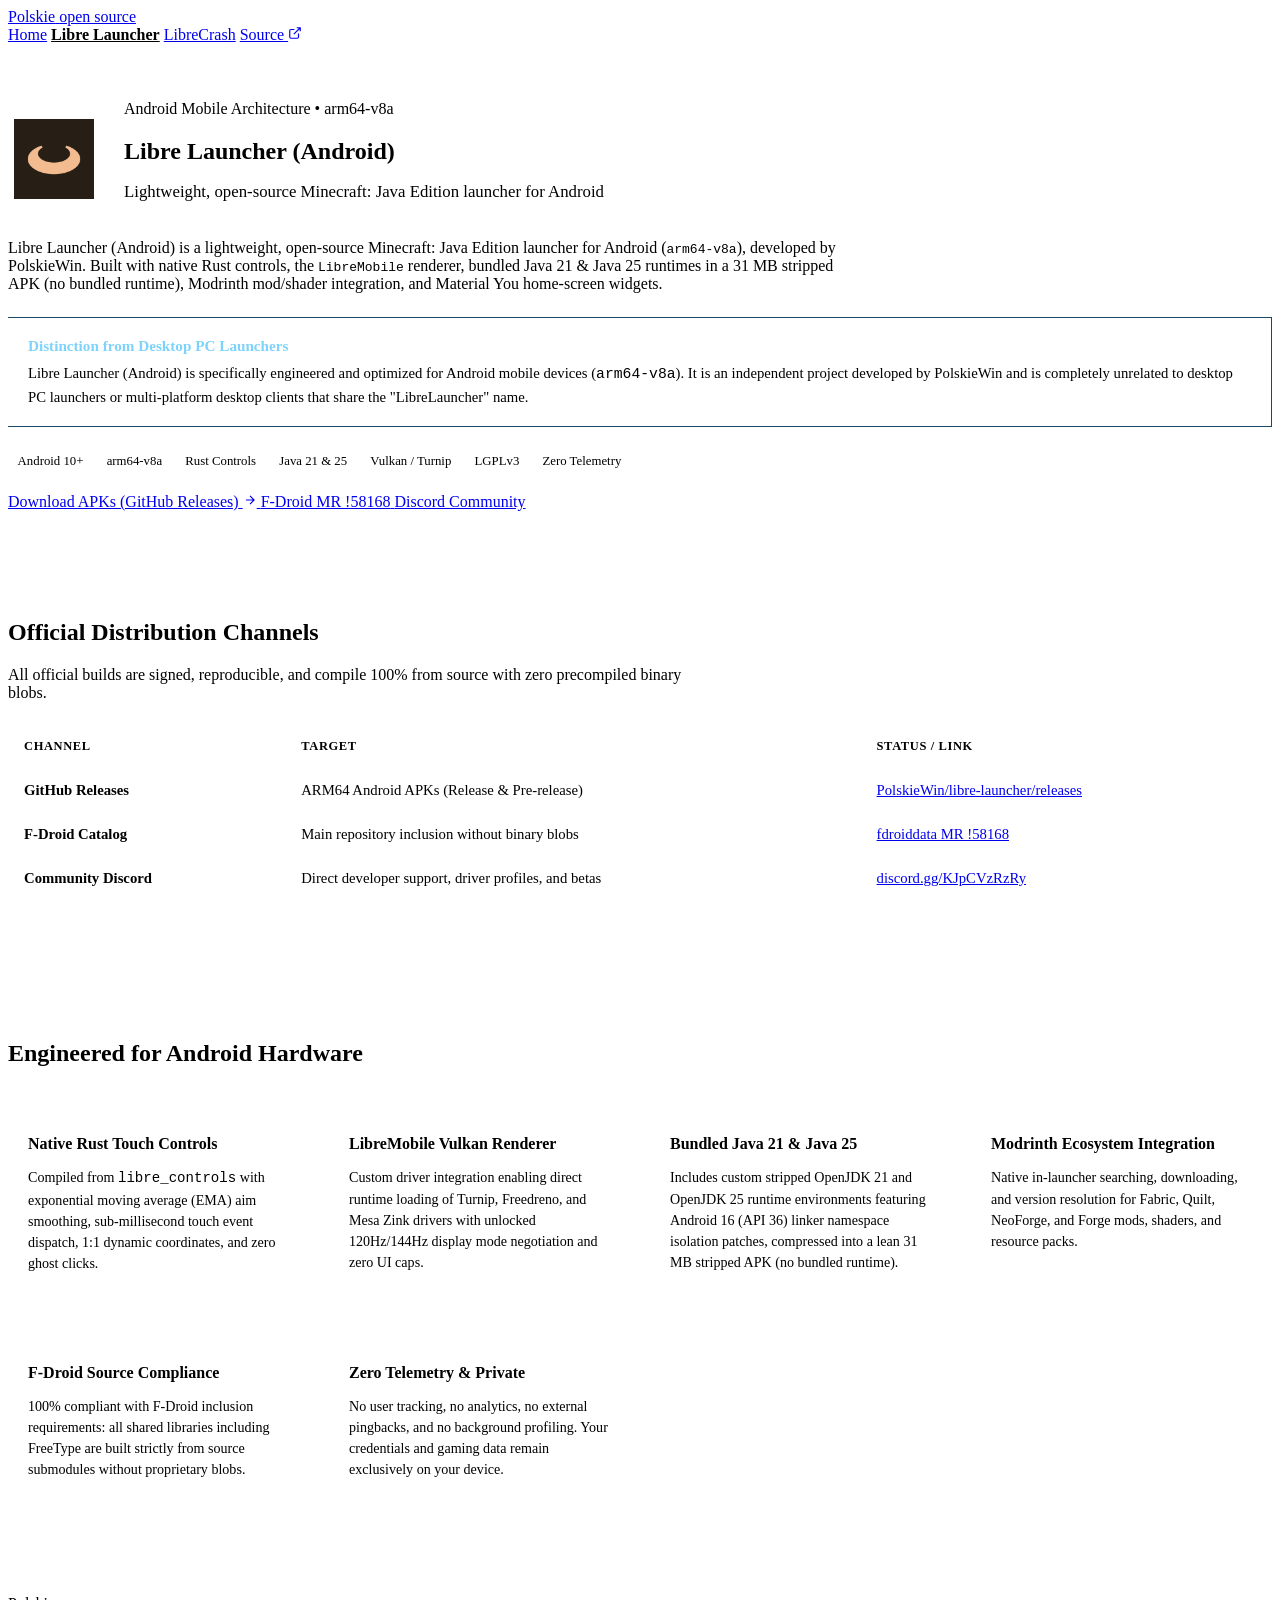
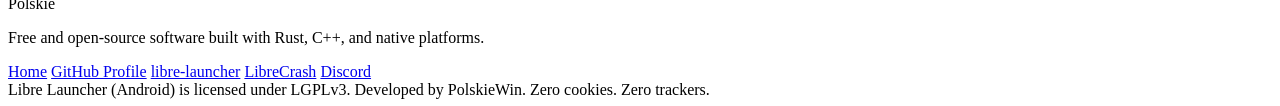
==== launcher/index.html @ 64ea9b3e "chore(site): sync Libre Launcher release version to v3.60" ====
<!DOCTYPE html>
<html lang="en">
<head>
  <meta charset="UTF-8">
  <meta name="viewport" content="width=device-width, initial-scale=1.0">
  <title>Libre Launcher (Android) — Minecraft: Java Edition for Android</title>
  <meta name="description" content="Libre Launcher (Android) is a lightweight, open-source Minecraft: Java Edition launcher for Android (arm64-v8a), developed by PolskieWin. Built with native Rust controls, the LibreMobile renderer, bundled Java 21 &amp; Java 25 runtimes in a 31 MB stripped APK (no bundled runtime), Modrinth mod/shader integration, and Material You home-screen widgets.">
  <meta name="keywords" content="Libre Launcher, Libre Launcher Android, LibreLauncher Mobile, Libre Launcher Minecraft Java Android, Minecraft Java Edition launcher Android, PolskieWin, libre_controls, LibreMobile, Turnip drivers Android">
  <meta name="author" content="PolskieWin">

  <!-- OpenGraph Metadata -->
  <meta property="og:title" content="Libre Launcher (Android) — Minecraft: Java Edition for Android">
  <meta property="og:description" content="Lightweight, open-source Minecraft: Java Edition launcher for Android (arm64-v8a) developed by PolskieWin. Native Rust controls, LibreMobile renderer, bundled Java 21/25, and zero telemetry.">
  <meta property="og:type" content="website">
  <meta property="og:url" content="https://proudly-pickup-visits-likely.trycloudflare.com/launcher/">
  <meta property="og:image" content="../assets/libre-launcher-icon.png">

  <!-- Twitter Card Metadata -->
  <meta name="twitter:card" content="summary">
  <meta name="twitter:title" content="Libre Launcher (Android) — Minecraft: Java Edition for Android">
  <meta name="twitter:description" content="Lightweight, open-source Minecraft: Java Edition launcher for Android (arm64-v8a) developed by PolskieWin.">
  <meta name="twitter:image" content="../assets/libre-launcher-icon.png">

  <!-- Structured Data: SoftwareApplication Schema.org JSON-LD -->
  <script type="application/ld+json">
  {
    "@context": "https://schema.org",
    "@type": "SoftwareApplication",
    "name": "Libre Launcher (Android)",
    "alternateName": [
      "LibreLauncher Mobile",
      "Libre Launcher Minecraft Java Android"
    ],
    "description": "Libre Launcher (Android) is a lightweight, open-source Minecraft: Java Edition launcher for Android (arm64-v8a), developed by PolskieWin. Built with native Rust controls, the LibreMobile renderer, bundled Java 21 & Java 25 runtimes in a 31 MB stripped APK (no bundled runtime), Modrinth mod/shader integration, and Material You home-screen widgets.",
    "operatingSystem": "Android 10+",
    "applicationCategory": "GameApplication",
    "softwareVersion": "3.60",
    "author": {
      "@type": "Person",
      "name": "PolskieWin",
      "url": "https://github.com/PolskieWin"
    },
    "codeRepository": "https://github.com/PolskieWin/libre-launcher",
    "license": "https://www.gnu.org/licenses/lgpl-3.0.html",
    "offers": {
      "@type": "Offer",
      "price": "0",
      "priceCurrency": "USD"
    },
    "downloadUrl": "https://github.com/PolskieWin/libre-launcher/releases"
  }
  </script>

  <link rel="stylesheet" href="../style.css">
  <style>
    .launcher-hero {
      padding: 3.5rem 0 2.5rem;
      border-bottom: 1px solid var(--border-dim);
    }
    .launcher-header-row {
      display: flex;
      align-items: center;
      gap: 1.5rem;
      margin-bottom: 1.25rem;
      flex-wrap: wrap;
    }
    .launcher-icon-large {
      width: 80px;
      height: 80px;
      min-width: 80px;
      border-radius: var(--radius-md);
      background-color: var(--bg-surface);
      border: 1px solid var(--border-bright);
      padding: 6px;
      display: flex;
      align-items: center;
      justify-content: center;
    }
    .launcher-icon-large img {
      width: 100%;
      height: 100%;
      object-fit: cover;
      border-radius: var(--radius-sm);
    }
    .launcher-title-wrap {
      flex: 1;
      min-width: 260px;
    }
    .distinction-callout {
      background-color: var(--bg-card);
      border: 1px solid #1a4968;
      border-left: 4px solid var(--link-color);
      border-radius: var(--radius-sm);
      padding: 1rem 1.25rem;
      margin: 1.5rem 0;
      color: var(--text-main);
      font-size: 0.92rem;
      line-height: 1.6;
    }
    .distinction-callout strong {
      color: #7dd3fc;
      display: block;
      margin-bottom: 0.25rem;
      font-size: 0.95rem;
    }
    .spec-grid {
      display: grid;
      grid-template-columns: repeat(auto-fill, minmax(280px, 1fr));
      gap: 1.25rem;
      margin: 2rem 0;
    }
    .spec-card {
      background-color: var(--bg-card);
      border: 1px solid var(--border-dim);
      border-radius: var(--radius-md);
      padding: 1.25rem;
    }
    .spec-card h3 {
      font-size: 1rem;
      color: var(--text-main);
      margin-bottom: 0.4rem;
      display: flex;
      align-items: center;
      gap: 0.5rem;
    }
    .spec-card p {
      font-size: 0.88rem;
      color: var(--text-muted);
      line-height: 1.5;
    }
    .downloads-table {
      width: 100%;
      border-collapse: collapse;
      margin: 1.5rem 0;
      font-size: 0.92rem;
    }
    .downloads-table th, .downloads-table td {
      padding: 0.85rem 1rem;
      text-align: left;
      border-bottom: 1px solid var(--border-dim);
    }
    .downloads-table th {
      background-color: var(--bg-surface);
      color: var(--text-sub);
      font-family: var(--font-mono);
      font-size: 0.78rem;
      text-transform: uppercase;
      letter-spacing: 0.05em;
    }
    .downloads-table tr:hover td {
      background-color: var(--bg-card-hover);
    }
  </style>
</head>
<body>
  <!-- Header -->
  <header class="site-header">
    <div class="shell header-inner">
      <a href="../" class="brand-link">
        <span class="brand-name">Polskie</span>
        <span class="brand-sub">open source</span>
      </a>
      <nav class="site-nav">
        <a href="../" class="nav-link">Home</a>
        <a href="." class="nav-link" style="color: var(--text-main); font-weight: 600;">Libre Launcher</a>
        <a href="../crash/" class="nav-link">LibreCrash</a>
        <a href="https://github.com/PolskieWin/libre-launcher" target="_blank" rel="noopener noreferrer" class="nav-link nav-github">
          <span>Source</span>
          <svg width="14" height="14" viewBox="0 0 24 24" fill="none" stroke="currentColor" stroke-width="2">
            <path d="M18 13v6a2 2 0 0 1-2 2H5a2 2 0 0 1-2-2V8a2 2 0 0 1 2-2h6M15 3h6v6M10 14L21 3"/>
          </svg>
        </a>
      </nav>
    </div>
  </header>

  <main>
    <!-- Hero Section -->
    <section class="launcher-hero">
      <div class="shell">
        <div class="launcher-header-row">
          <div class="launcher-icon-large">
            <img src="../assets/libre-launcher-icon.png" alt="Libre Launcher (Android) Icon">
          </div>
          <div class="launcher-title-wrap">
            <div class="hero-preface">Android Mobile Architecture &bull; arm64-v8a</div>
            <h1 class="hero-title" style="margin-bottom: 0.35rem;">Libre Launcher (Android)</h1>
            <p style="color: var(--text-muted); font-size: 1.05rem;">
              Lightweight, open-source Minecraft: Java Edition launcher for Android
            </p>
          </div>
        </div>

        <p class="hero-desc" style="max-width: 860px; margin-top: 1rem;">
          Libre Launcher (Android) is a lightweight, open-source Minecraft: Java Edition launcher for Android (<code>arm64-v8a</code>), developed by PolskieWin. Built with native Rust controls, the <code>LibreMobile</code> renderer, bundled Java 21 &amp; Java 25 runtimes in a 31 MB stripped APK (no bundled runtime), Modrinth mod/shader integration, and Material You home-screen widgets.
        </p>

        <!-- Distinction Callout -->
        <div class="distinction-callout">
          <strong>Distinction from Desktop PC Launchers</strong>
          Libre Launcher (Android) is specifically engineered and optimized for Android mobile devices (<code>arm64-v8a</code>). It is an independent project developed by PolskieWin and is completely unrelated to desktop PC launchers or multi-platform desktop clients that share the "LibreLauncher" name.
        </div>

        <!-- Badges Row -->
        <div class="card-badges" style="gap: 0.5rem; margin: 1.25rem 0;">
          <span class="badge badge-lang" style="font-size: 0.8rem; padding: 0.25rem 0.6rem;">Android 10+</span>
          <span class="badge badge-lang" style="font-size: 0.8rem; padding: 0.25rem 0.6rem;">arm64-v8a</span>
          <span class="badge badge-lang" style="font-size: 0.8rem; padding: 0.25rem 0.6rem;">Rust Controls</span>
          <span class="badge badge-lang" style="font-size: 0.8rem; padding: 0.25rem 0.6rem;">Java 21 &amp; 25</span>
          <span class="badge badge-license" style="font-size: 0.8rem; padding: 0.25rem 0.6rem;">Vulkan / Turnip</span>
          <span class="badge badge-license" style="font-size: 0.8rem; padding: 0.25rem 0.6rem;">LGPLv3</span>
          <span class="badge badge-license" style="font-size: 0.8rem; padding: 0.25rem 0.6rem;">Zero Telemetry</span>
        </div>

        <!-- Action Buttons -->
        <div class="hero-actions" style="margin-top: 1.5rem;">
          <a href="https://github.com/PolskieWin/libre-launcher/releases" target="_blank" rel="noopener noreferrer" class="btn btn-primary">
            <span>Download APKs (GitHub Releases)</span>
            <svg width="14" height="14" viewBox="0 0 24 24" fill="none" stroke="currentColor" stroke-width="2">
              <path d="M5 12h14M12 5l7 7-7 7"/>
            </svg>
          </a>
          <a href="https://gitlab.com/fdroid/fdroiddata/-/merge_requests/58168" target="_blank" rel="noopener noreferrer" class="btn btn-secondary">
            <span>F-Droid MR !58168</span>
          </a>
          <a href="https://discord.gg/KJpCVzRzRy" target="_blank" rel="noopener noreferrer" class="btn btn-secondary">
            <span>Discord Community</span>
          </a>
        </div>
      </div>
    </section>

    <!-- Downloads & Distribution Section -->
    <section style="padding: 3rem 0; border-bottom: 1px solid var(--border-dim);">
      <div class="shell">
        <h2 class="section-title">Official Distribution Channels</h2>
        <p style="color: var(--text-muted); margin-bottom: 1.5rem; max-width: 700px;">
          All official builds are signed, reproducible, and compile 100% from source with zero precompiled binary blobs.
        </p>

        <table class="downloads-table">
          <thead>
            <tr>
              <th>Channel</th>
              <th>Target</th>
              <th>Status / Link</th>
            </tr>
          </thead>
          <tbody>
            <tr>
              <td><strong>GitHub Releases</strong></td>
              <td>ARM64 Android APKs (Release &amp; Pre-release)</td>
              <td><a href="https://github.com/PolskieWin/libre-launcher/releases" target="_blank" rel="noopener noreferrer">PolskieWin/libre-launcher/releases</a></td>
            </tr>
            <tr>
              <td><strong>F-Droid Catalog</strong></td>
              <td>Main repository inclusion without binary blobs</td>
              <td><a href="https://gitlab.com/fdroid/fdroiddata/-/merge_requests/58168" target="_blank" rel="noopener noreferrer">fdroiddata MR !58168</a></td>
            </tr>
            <tr>
              <td><strong>Community Discord</strong></td>
              <td>Direct developer support, driver profiles, and betas</td>
              <td><a href="https://discord.gg/KJpCVzRzRy" target="_blank" rel="noopener noreferrer">discord.gg/KJpCVzRzRy</a></td>
            </tr>
          </tbody>
        </table>
      </div>
    </section>

    <!-- Architecture & Features Section -->
    <section style="padding: 3rem 0;">
      <div class="shell">
        <h2 class="section-title">Engineered for Android Hardware</h2>
        <div class="spec-grid">
          <div class="spec-card">
            <h3>Native Rust Touch Controls</h3>
            <p>
              Compiled from <code>libre_controls</code> with exponential moving average (EMA) aim smoothing, sub-millisecond touch event dispatch, 1:1 dynamic coordinates, and zero ghost clicks.
            </p>
          </div>
          <div class="spec-card">
            <h3>LibreMobile Vulkan Renderer</h3>
            <p>
              Custom driver integration enabling direct runtime loading of Turnip, Freedreno, and Mesa Zink drivers with unlocked 120Hz/144Hz display mode negotiation and zero UI caps.
            </p>
          </div>
          <div class="spec-card">
            <h3>Bundled Java 21 &amp; Java 25</h3>
            <p>
              Includes custom stripped OpenJDK 21 and OpenJDK 25 runtime environments featuring Android 16 (API 36) linker namespace isolation patches, compressed into a lean 31 MB stripped APK (no bundled runtime).
            </p>
          </div>
          <div class="spec-card">
            <h3>Modrinth Ecosystem Integration</h3>
            <p>
              Native in-launcher searching, downloading, and version resolution for Fabric, Quilt, NeoForge, and Forge mods, shaders, and resource packs.
            </p>
          </div>
          <div class="spec-card">
            <h3>F-Droid Source Compliance</h3>
            <p>
              100% compliant with F-Droid inclusion requirements: all shared libraries including FreeType are built strictly from source submodules without proprietary blobs.
            </p>
          </div>
          <div class="spec-card">
            <h3>Zero Telemetry &amp; Private</h3>
            <p>
              No user tracking, no analytics, no external pingbacks, and no background profiling. Your credentials and gaming data remain exclusively on your device.
            </p>
          </div>
        </div>
      </div>
    </section>
  </main>

  <!-- Footer -->
  <footer class="site-footer">
    <div class="shell footer-inner">
      <div class="footer-info">
        <span class="footer-title">Polskie</span>
        <p class="footer-note">Free and open-source software built with Rust, C++, and native platforms.</p>
      </div>
      <div class="footer-links">
        <a href="../">Home</a>
        <a href="https://github.com/PolskieWin" target="_blank" rel="noopener noreferrer">GitHub Profile</a>
        <a href="https://github.com/PolskieWin/libre-launcher" target="_blank" rel="noopener noreferrer">libre-launcher</a>
        <a href="../crash/">LibreCrash</a>
        <a href="https://discord.gg/KJpCVzRzRy" target="_blank" rel="noopener noreferrer">Discord</a>
      </div>
    </div>
    <div class="shell footer-bottom">
      <span class="footer-copy">Libre Launcher (Android) is licensed under LGPLv3. Developed by PolskieWin.</span>
      <span class="footer-privacy">Zero cookies. Zero trackers.</span>
    </div>
  </footer>
</body>
</html>
---- style.css ----
styles.css
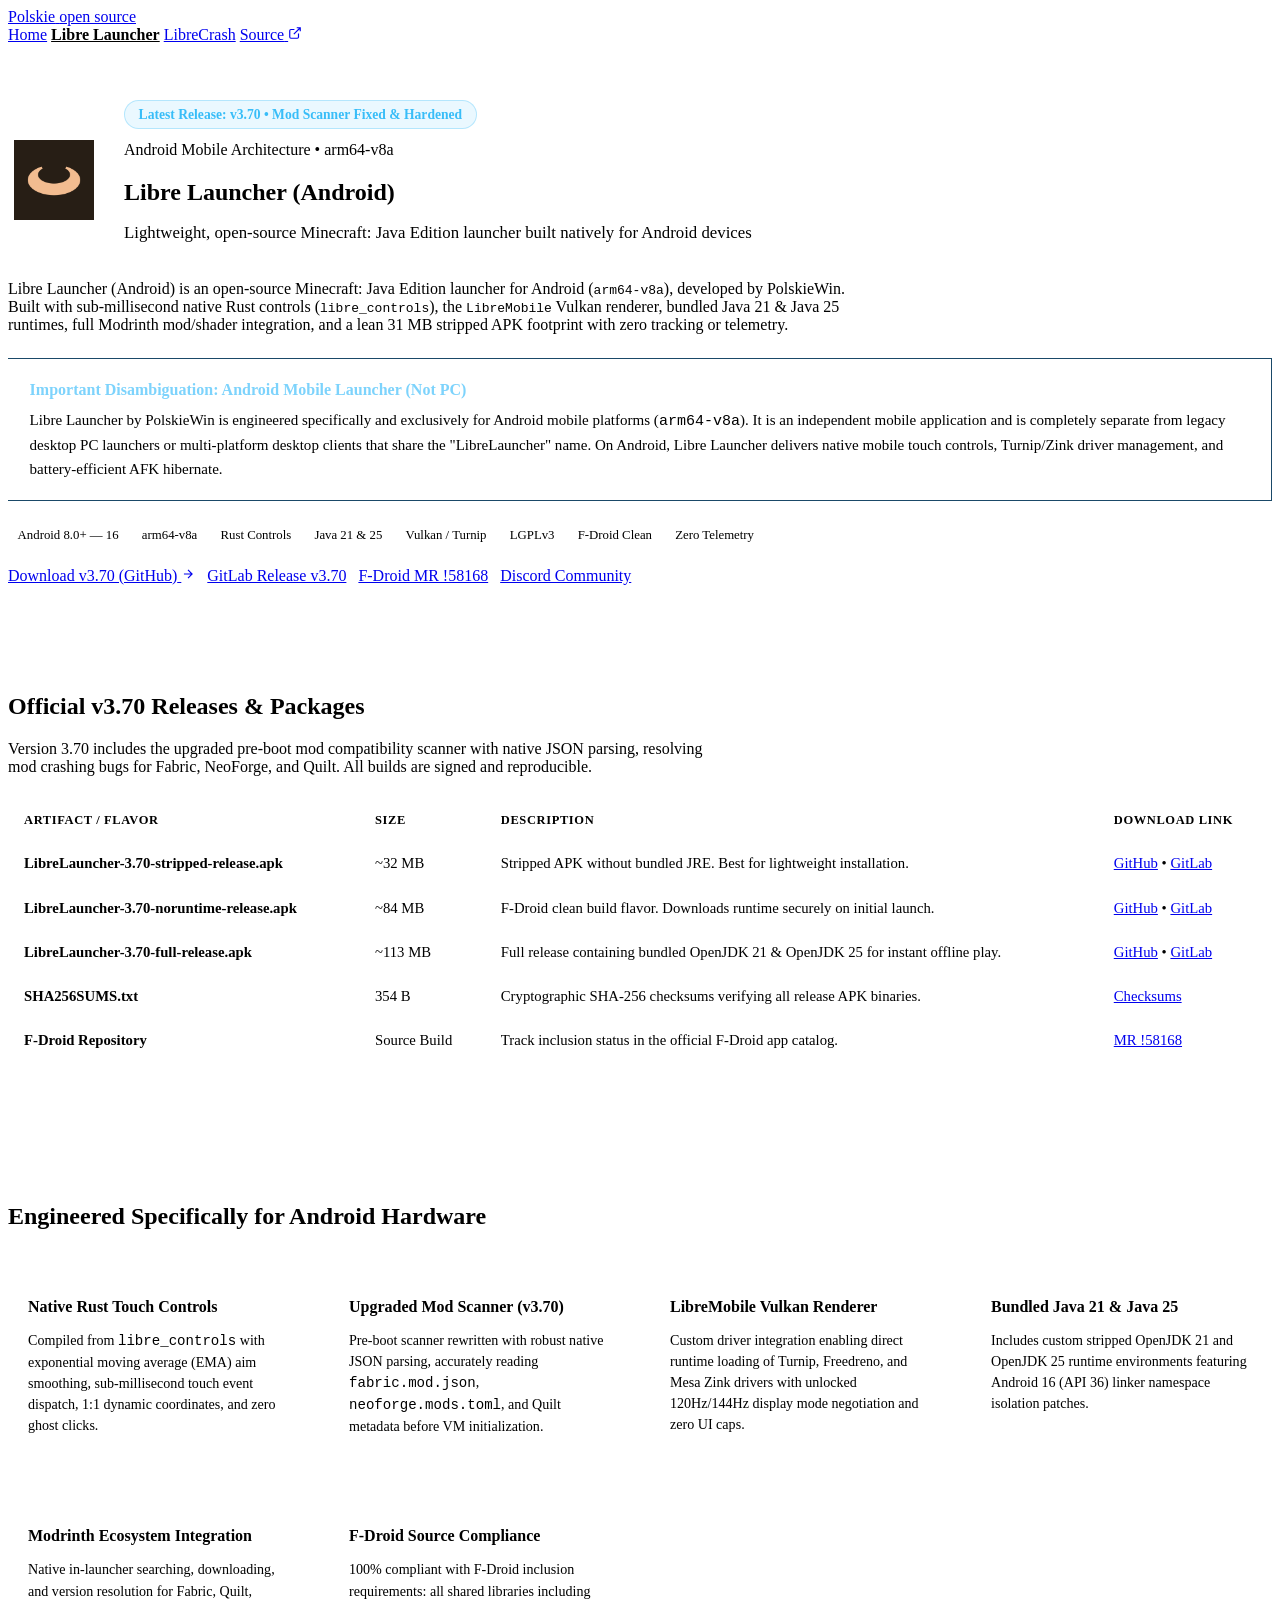
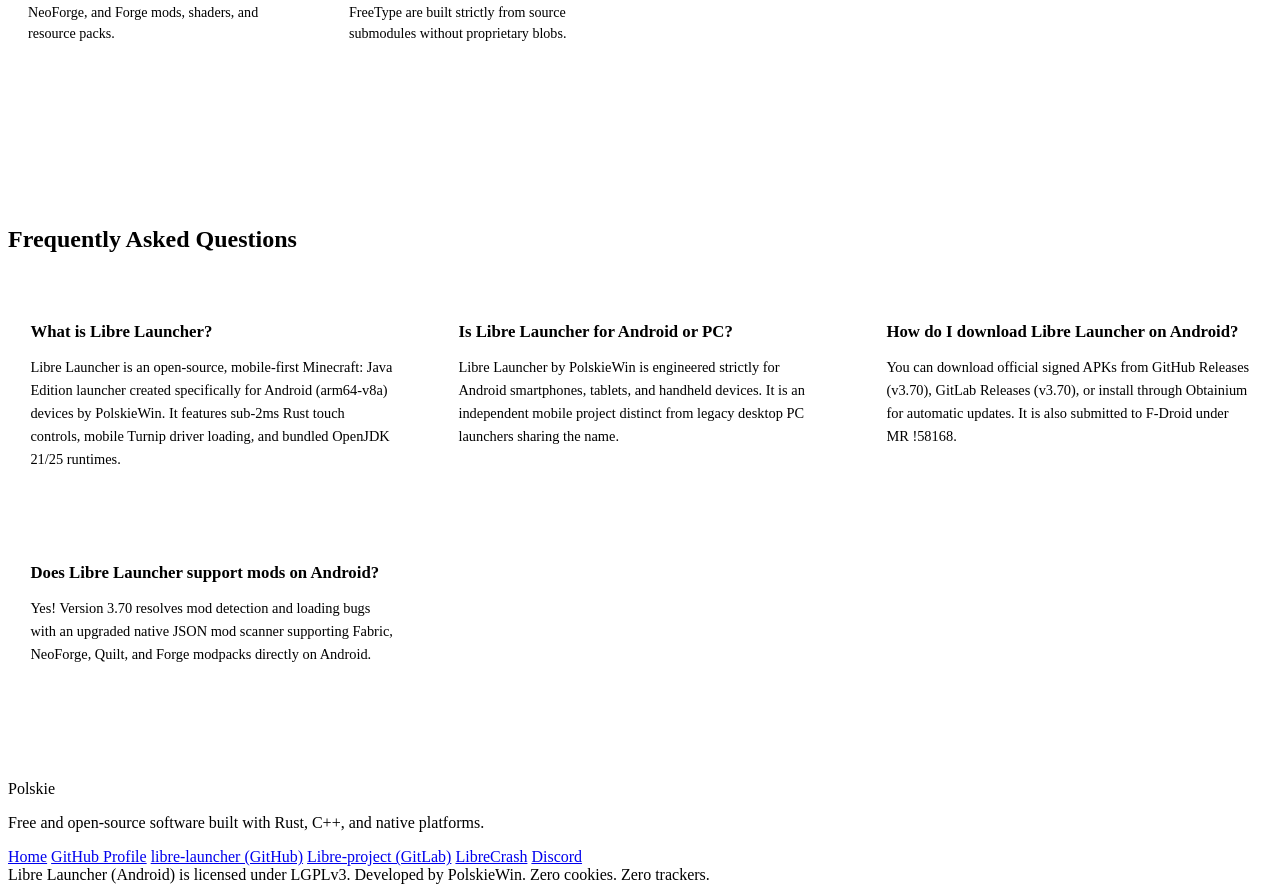
==== commit 5f28d974: "feat(seo): optimize Google AI Overview disambiguation, FAQ schema & v3.70 release" ====
--- a/launcher/index.html
+++ b/launcher/index.html
@@ -3,51 +3,115 @@
 <head>
   <meta charset="UTF-8">
   <meta name="viewport" content="width=device-width, initial-scale=1.0">
-  <title>Libre Launcher (Android) — Minecraft: Java Edition for Android</title>
-  <meta name="description" content="Libre Launcher (Android) is a lightweight, open-source Minecraft: Java Edition launcher for Android (arm64-v8a), developed by PolskieWin. Built with native Rust controls, the LibreMobile renderer, bundled Java 21 &amp; Java 25 runtimes in a 31 MB stripped APK (no bundled runtime), Modrinth mod/shader integration, and Material You home-screen widgets.">
-  <meta name="keywords" content="Libre Launcher, Libre Launcher Android, LibreLauncher Mobile, Libre Launcher Minecraft Java Android, Minecraft Java Edition launcher Android, PolskieWin, libre_controls, LibreMobile, Turnip drivers Android">
+  
+  <!-- Canonical & SEO Metadata -->
+  <link rel="canonical" href="https://polskiewin.github.io/launcher/">
+  <title>Libre Launcher (Android) — Minecraft: Java Edition for Android | Official App</title>
+  <meta name="description" content="Libre Launcher (Android) is the official lightweight, open-source Minecraft: Java Edition launcher for Android (arm64-v8a) by PolskieWin. Features native Rust controls (libre_controls), LibreMobile Vulkan renderer, bundled Java 21 &amp; 25, pre-boot mod compatibility scanner, and Turnip driver support in a 31 MB stripped APK. Distinct from legacy desktop PC launchers.">
+  <meta name="keywords" content="Libre Launcher, Libre Launcher Android, LibreLauncher Mobile, Libre Launcher Minecraft Java Android, Minecraft Java Edition launcher Android, PolskieWin, libre_controls, LibreMobile, Turnip drivers Android, LibreLauncher APK, Minecraft Android launcher">
   <meta name="author" content="PolskieWin">
+  <meta name="robots" content="index, follow, max-snippet:-1, max-image-preview:large, max-video-preview:-1">
+  <meta name="theme-color" content="#14110F">
 
   <!-- OpenGraph Metadata -->
-  <meta property="og:title" content="Libre Launcher (Android) — Minecraft: Java Edition for Android">
-  <meta property="og:description" content="Lightweight, open-source Minecraft: Java Edition launcher for Android (arm64-v8a) developed by PolskieWin. Native Rust controls, LibreMobile renderer, bundled Java 21/25, and zero telemetry.">
+  <meta property="og:title" content="Libre Launcher (Android) — Minecraft: Java Edition for Android | Official App">
+  <meta property="og:description" content="Lightweight, open-source Minecraft: Java Edition launcher for Android (arm64-v8a) developed by PolskieWin. Native Rust controls, LibreMobile renderer, bundled Java 21/25, pre-boot mod scanner, and zero telemetry.">
   <meta property="og:type" content="website">
-  <meta property="og:url" content="https://proudly-pickup-visits-likely.trycloudflare.com/launcher/">
+  <meta property="og:url" content="https://polskiewin.github.io/launcher/">
   <meta property="og:image" content="../assets/libre-launcher-icon.png">
+  <meta property="og:site_name" content="Libre Ecosystem by PolskieWin">
 
   <!-- Twitter Card Metadata -->
   <meta name="twitter:card" content="summary">
   <meta name="twitter:title" content="Libre Launcher (Android) — Minecraft: Java Edition for Android">
-  <meta name="twitter:description" content="Lightweight, open-source Minecraft: Java Edition launcher for Android (arm64-v8a) developed by PolskieWin.">
+  <meta name="twitter:description" content="Lightweight, open-source Minecraft: Java Edition launcher for Android (arm64-v8a) developed by PolskieWin. Built with native Rust controls and LibreMobile.">
   <meta name="twitter:image" content="../assets/libre-launcher-icon.png">
 
-  <!-- Structured Data: SoftwareApplication Schema.org JSON-LD -->
+  <!-- Structured Data: MobileApplication + FAQPage Schema.org JSON-LD for AI Overviews -->
   <script type="application/ld+json">
   {
     "@context": "https://schema.org",
-    "@type": "SoftwareApplication",
-    "name": "Libre Launcher (Android)",
-    "alternateName": [
-      "LibreLauncher Mobile",
-      "Libre Launcher Minecraft Java Android"
-    ],
-    "description": "Libre Launcher (Android) is a lightweight, open-source Minecraft: Java Edition launcher for Android (arm64-v8a), developed by PolskieWin. Built with native Rust controls, the LibreMobile renderer, bundled Java 21 & Java 25 runtimes in a 31 MB stripped APK (no bundled runtime), Modrinth mod/shader integration, and Material You home-screen widgets.",
-    "operatingSystem": "Android 10+",
-    "applicationCategory": "GameApplication",
-    "softwareVersion": "3.60",
-    "author": {
-      "@type": "Person",
-      "name": "PolskieWin",
-      "url": "https://github.com/PolskieWin"
-    },
-    "codeRepository": "https://github.com/PolskieWin/libre-launcher",
-    "license": "https://www.gnu.org/licenses/lgpl-3.0.html",
-    "offers": {
-      "@type": "Offer",
-      "price": "0",
-      "priceCurrency": "USD"
-    },
-    "downloadUrl": "https://github.com/PolskieWin/libre-launcher/releases"
+    "@graph": [
+      {
+        "@type": ["SoftwareApplication", "MobileApplication"],
+        "name": "Libre Launcher",
+        "alternateName": [
+          "Libre Launcher Android",
+          "LibreLauncher Mobile",
+          "Libre Launcher Minecraft Java Android",
+          "LibreLauncher",
+          "Libre Minecraft Launcher Android",
+          "LibreLauncher APK"
+        ],
+        "disambiguatingDescription": "Libre Launcher is an open-source, mobile-first Minecraft: Java Edition launcher for Android smartphones and tablets (arm64-v8a) developed by PolskieWin. It is independent and distinct from legacy desktop PC launchers.",
+        "description": "Libre Launcher (Android) is a lightweight, open-source Minecraft: Java Edition launcher for Android (arm64-v8a), developed by PolskieWin. Built with native Rust controls (libre_controls), the LibreMobile renderer, bundled Java 21 & Java 25 runtimes in a 31 MB stripped APK (no bundled runtime), pre-boot JSON mod compatibility scanner, Modrinth mod/shader integration, and Material You home-screen widgets.",
+        "operatingSystem": "Android 8.0+, Android 9, Android 10, Android 11, Android 12, Android 13, Android 14, Android 15, Android 16",
+        "applicationCategory": "GameApplication",
+        "applicationSubCategory": "Game Helper",
+        "softwareVersion": "3.70",
+        "license": "https://www.gnu.org/licenses/lgpl-3.0.html",
+        "url": "https://polskiewin.github.io/launcher/",
+        "downloadUrl": "https://github.com/PolskieWin/libre-launcher/releases/tag/v3.70",
+        "codeRepository": "https://github.com/PolskieWin/libre-launcher",
+        "author": {
+          "@type": "Person",
+          "name": "PolskieWin",
+          "url": "https://github.com/PolskieWin"
+        },
+        "offers": {
+          "@type": "Offer",
+          "price": "0",
+          "priceCurrency": "USD"
+        },
+        "fileSize": "32024161",
+        "featureList": "Native Rust touch controls (<2 ms latency), LibreMobile Vulkan/Turnip renderer, Bundled Java 21 & Java 25 runtimes, Pre-boot mod compatibility scanner (Fabric, NeoForge, Quilt), AFK hibernate mode (5 FPS black OLED display), 100% LGPL-3.0 open-source with F-Droid compliance"
+      },
+      {
+        "@type": "FAQPage",
+        "mainEntity": [
+          {
+            "@type": "Question",
+            "name": "What is Libre Launcher for Android?",
+            "acceptedAnswer": {
+              "@type": "Answer",
+              "text": "Libre Launcher is an open-source, mobile-first Minecraft: Java Edition launcher specifically developed for Android arm64-v8a devices by PolskieWin. It provides native Rust touch controls (libre_controls), custom LibreMobile Vulkan/Turnip driver loading, bundled OpenJDK 21/25 runtimes, pre-boot mod compatibility scanning, and zero tracking or telemetry."
+            }
+          },
+          {
+            "@type": "Question",
+            "name": "Is Libre Launcher for Android or PC?",
+            "acceptedAnswer": {
+              "@type": "Answer",
+              "text": "Libre Launcher by PolskieWin is engineered specifically for Android mobile devices (smartphones, tablets, and handheld gaming consoles running Android 8.0+). It is an independent mobile application and completely unrelated to legacy desktop PC launchers that share the name. Libre Launcher on Android focuses on mobile touch controls, Turnip driver management, and battery-efficient AFK hibernate."
+            }
+          },
+          {
+            "@type": "Question",
+            "name": "How do I download and install Libre Launcher on Android?",
+            "acceptedAnswer": {
+              "@type": "Answer",
+              "text": "You can download the official Libre Launcher v3.70 APK directly from GitHub Releases (https://github.com/PolskieWin/libre-launcher/releases), GitLab Releases (https://gitlab.com/libre-group2305847/Libre-project/-/releases), or install via Obtainium for automated background updates. Inclusion in the main F-Droid catalog is tracked in Merge Request !58168."
+            }
+          },
+          {
+            "@type": "Question",
+            "name": "Does Libre Launcher support Fabric, NeoForge, and Quilt mods on Android?",
+            "acceptedAnswer": {
+              "@type": "Answer",
+              "text": "Yes! In version 3.70, Libre Launcher updated its pre-boot mod compatibility scanner with native JSON parsing, resolving mod parsing bugs and ensuring robust compatibility with Fabric, NeoForge, Quilt, and Forge modpacks directly on Android."
+            }
+          },
+          {
+            "@type": "Question",
+            "name": "What build flavors of Libre Launcher are available?",
+            "acceptedAnswer": {
+              "@type": "Answer",
+              "text": "Libre Launcher provides three APK flavors: 1) Stripped APK (~32 MB) without bundled runtime for minimal install footprint, 2) No-Runtime APK (~84 MB) conforming to F-Droid guidelines with dynamic runtime download on initial launch, and 3) Full Release APK (~113 MB) with pre-bundled Java 21 and Java 25 runtimes for immediate offline readiness."
+            }
+          }
+        ]
+      }
+    ]
   }
   </script>
 
@@ -91,17 +155,30 @@
       border: 1px solid #1a4968;
       border-left: 4px solid var(--link-color);
       border-radius: var(--radius-sm);
-      padding: 1rem 1.25rem;
+      padding: 1.15rem 1.35rem;
       margin: 1.5rem 0;
       color: var(--text-main);
-      font-size: 0.92rem;
+      font-size: 0.94rem;
       line-height: 1.6;
     }
     .distinction-callout strong {
       color: #7dd3fc;
       display: block;
-      margin-bottom: 0.25rem;
-      font-size: 0.95rem;
+      margin-bottom: 0.35rem;
+      font-size: 1rem;
+    }
+    .release-badge-banner {
+      display: inline-flex;
+      align-items: center;
+      gap: 0.5rem;
+      background: rgba(56, 189, 248, 0.1);
+      border: 1px solid rgba(56, 189, 248, 0.3);
+      color: #38bdf8;
+      padding: 0.35rem 0.85rem;
+      border-radius: 9999px;
+      font-size: 0.85rem;
+      font-weight: 600;
+      margin-bottom: 0.75rem;
     }
     .spec-grid {
       display: grid;
@@ -149,6 +226,28 @@
     }
     .downloads-table tr:hover td {
       background-color: var(--bg-card-hover);
+    }
+    .faq-grid {
+      display: grid;
+      grid-template-columns: repeat(auto-fit, minmax(320px, 1fr));
+      gap: 1.25rem;
+      margin: 2rem 0;
+    }
+    .faq-card {
+      background: var(--bg-card);
+      border: 1px solid var(--border-dim);
+      border-radius: var(--radius-md);
+      padding: 1.25rem 1.4rem;
+    }
+    .faq-card h3 {
+      font-size: 1.05rem;
+      color: var(--text-main);
+      margin-bottom: 0.5rem;
+    }
+    .faq-card p {
+      font-size: 0.9rem;
+      color: var(--text-muted);
+      line-height: 1.6;
     }
   </style>
 </head>
@@ -183,42 +282,47 @@
             <img src="../assets/libre-launcher-icon.png" alt="Libre Launcher (Android) Icon">
           </div>
           <div class="launcher-title-wrap">
+            <div class="release-badge-banner">Latest Release: v3.70 • Mod Scanner Fixed &amp; Hardened</div>
             <div class="hero-preface">Android Mobile Architecture &bull; arm64-v8a</div>
             <h1 class="hero-title" style="margin-bottom: 0.35rem;">Libre Launcher (Android)</h1>
             <p style="color: var(--text-muted); font-size: 1.05rem;">
-              Lightweight, open-source Minecraft: Java Edition launcher for Android
+              Lightweight, open-source Minecraft: Java Edition launcher built natively for Android devices
             </p>
           </div>
         </div>
 
         <p class="hero-desc" style="max-width: 860px; margin-top: 1rem;">
-          Libre Launcher (Android) is a lightweight, open-source Minecraft: Java Edition launcher for Android (<code>arm64-v8a</code>), developed by PolskieWin. Built with native Rust controls, the <code>LibreMobile</code> renderer, bundled Java 21 &amp; Java 25 runtimes in a 31 MB stripped APK (no bundled runtime), Modrinth mod/shader integration, and Material You home-screen widgets.
+          Libre Launcher (Android) is an open-source Minecraft: Java Edition launcher for Android (<code>arm64-v8a</code>), developed by PolskieWin. Built with sub-millisecond native Rust controls (<code>libre_controls</code>), the <code>LibreMobile</code> Vulkan renderer, bundled Java 21 &amp; Java 25 runtimes, full Modrinth mod/shader integration, and a lean 31 MB stripped APK footprint with zero tracking or telemetry.
         </p>
 
-        <!-- Distinction Callout -->
+        <!-- Distinction Callout for Disambiguation & AI Overview -->
         <div class="distinction-callout">
-          <strong>Distinction from Desktop PC Launchers</strong>
-          Libre Launcher (Android) is specifically engineered and optimized for Android mobile devices (<code>arm64-v8a</code>). It is an independent project developed by PolskieWin and is completely unrelated to desktop PC launchers or multi-platform desktop clients that share the "LibreLauncher" name.
+          <strong>Important Disambiguation: Android Mobile Launcher (Not PC)</strong>
+          Libre Launcher by PolskieWin is engineered specifically and exclusively for Android mobile platforms (<code>arm64-v8a</code>). It is an independent mobile application and is completely separate from legacy desktop PC launchers or multi-platform desktop clients that share the "LibreLauncher" name. On Android, Libre Launcher delivers native mobile touch controls, Turnip/Zink driver management, and battery-efficient AFK hibernate.
         </div>
 
         <!-- Badges Row -->
         <div class="card-badges" style="gap: 0.5rem; margin: 1.25rem 0;">
-          <span class="badge badge-lang" style="font-size: 0.8rem; padding: 0.25rem 0.6rem;">Android 10+</span>
+          <span class="badge badge-lang" style="font-size: 0.8rem; padding: 0.25rem 0.6rem;">Android 8.0+ — 16</span>
           <span class="badge badge-lang" style="font-size: 0.8rem; padding: 0.25rem 0.6rem;">arm64-v8a</span>
           <span class="badge badge-lang" style="font-size: 0.8rem; padding: 0.25rem 0.6rem;">Rust Controls</span>
           <span class="badge badge-lang" style="font-size: 0.8rem; padding: 0.25rem 0.6rem;">Java 21 &amp; 25</span>
           <span class="badge badge-license" style="font-size: 0.8rem; padding: 0.25rem 0.6rem;">Vulkan / Turnip</span>
           <span class="badge badge-license" style="font-size: 0.8rem; padding: 0.25rem 0.6rem;">LGPLv3</span>
+          <span class="badge badge-license" style="font-size: 0.8rem; padding: 0.25rem 0.6rem;">F-Droid Clean</span>
           <span class="badge badge-license" style="font-size: 0.8rem; padding: 0.25rem 0.6rem;">Zero Telemetry</span>
         </div>
 
         <!-- Action Buttons -->
-        <div class="hero-actions" style="margin-top: 1.5rem;">
-          <a href="https://github.com/PolskieWin/libre-launcher/releases" target="_blank" rel="noopener noreferrer" class="btn btn-primary">
-            <span>Download APKs (GitHub Releases)</span>
+        <div class="hero-actions" style="margin-top: 1.5rem; display: flex; flex-wrap: wrap; gap: 0.75rem;">
+          <a href="https://github.com/PolskieWin/libre-launcher/releases/tag/v3.70" target="_blank" rel="noopener noreferrer" class="btn btn-primary">
+            <span>Download v3.70 (GitHub)</span>
             <svg width="14" height="14" viewBox="0 0 24 24" fill="none" stroke="currentColor" stroke-width="2">
               <path d="M5 12h14M12 5l7 7-7 7"/>
             </svg>
+          </a>
+          <a href="https://gitlab.com/libre-group2305847/Libre-project/-/releases/v3.70" target="_blank" rel="noopener noreferrer" class="btn btn-secondary">
+            <span>GitLab Release v3.70</span>
           </a>
           <a href="https://gitlab.com/fdroid/fdroiddata/-/merge_requests/58168" target="_blank" rel="noopener noreferrer" class="btn btn-secondary">
             <span>F-Droid MR !58168</span>
@@ -233,34 +337,63 @@
     <!-- Downloads & Distribution Section -->
     <section style="padding: 3rem 0; border-bottom: 1px solid var(--border-dim);">
       <div class="shell">
-        <h2 class="section-title">Official Distribution Channels</h2>
+        <h2 class="section-title">Official v3.70 Releases &amp; Packages</h2>
         <p style="color: var(--text-muted); margin-bottom: 1.5rem; max-width: 700px;">
-          All official builds are signed, reproducible, and compile 100% from source with zero precompiled binary blobs.
+          Version 3.70 includes the upgraded pre-boot mod compatibility scanner with native JSON parsing, resolving mod crashing bugs for Fabric, NeoForge, and Quilt. All builds are signed and reproducible.
         </p>
 
         <table class="downloads-table">
           <thead>
             <tr>
-              <th>Channel</th>
-              <th>Target</th>
-              <th>Status / Link</th>
+              <th>Artifact / Flavor</th>
+              <th>Size</th>
+              <th>Description</th>
+              <th>Download Link</th>
             </tr>
           </thead>
           <tbody>
             <tr>
-              <td><strong>GitHub Releases</strong></td>
-              <td>ARM64 Android APKs (Release &amp; Pre-release)</td>
-              <td><a href="https://github.com/PolskieWin/libre-launcher/releases" target="_blank" rel="noopener noreferrer">PolskieWin/libre-launcher/releases</a></td>
+              <td><strong>LibreLauncher-3.70-stripped-release.apk</strong></td>
+              <td>~32 MB</td>
+              <td>Stripped APK without bundled JRE. Best for lightweight installation.</td>
+              <td>
+                <a href="https://github.com/PolskieWin/libre-launcher/releases/download/v3.70/LibreLauncher-3.70-stripped-release.apk">GitHub</a> &bull; 
+                <a href="https://gitlab.com/libre-group2305847/Libre-project/-/releases/v3.70/downloads/LibreLauncher-3.70-stripped-release.apk">GitLab</a>
+              </td>
             </tr>
             <tr>
-              <td><strong>F-Droid Catalog</strong></td>
-              <td>Main repository inclusion without binary blobs</td>
-              <td><a href="https://gitlab.com/fdroid/fdroiddata/-/merge_requests/58168" target="_blank" rel="noopener noreferrer">fdroiddata MR !58168</a></td>
+              <td><strong>LibreLauncher-3.70-noruntime-release.apk</strong></td>
+              <td>~84 MB</td>
+              <td>F-Droid clean build flavor. Downloads runtime securely on initial launch.</td>
+              <td>
+                <a href="https://github.com/PolskieWin/libre-launcher/releases/download/v3.70/LibreLauncher-3.70-noruntime-release.apk">GitHub</a> &bull; 
+                <a href="https://gitlab.com/libre-group2305847/Libre-project/-/releases/v3.70/downloads/LibreLauncher-3.70-noruntime-release.apk">GitLab</a>
+              </td>
             </tr>
             <tr>
-              <td><strong>Community Discord</strong></td>
-              <td>Direct developer support, driver profiles, and betas</td>
-              <td><a href="https://discord.gg/KJpCVzRzRy" target="_blank" rel="noopener noreferrer">discord.gg/KJpCVzRzRy</a></td>
+              <td><strong>LibreLauncher-3.70-full-release.apk</strong></td>
+              <td>~113 MB</td>
+              <td>Full release containing bundled OpenJDK 21 &amp; OpenJDK 25 for instant offline play.</td>
+              <td>
+                <a href="https://github.com/PolskieWin/libre-launcher/releases/download/v3.70/LibreLauncher-3.70-full-release.apk">GitHub</a> &bull; 
+                <a href="https://gitlab.com/libre-group2305847/Libre-project/-/releases/v3.70/downloads/LibreLauncher-3.70-full-release.apk">GitLab</a>
+              </td>
+            </tr>
+            <tr>
+              <td><strong>SHA256SUMS.txt</strong></td>
+              <td>354 B</td>
+              <td>Cryptographic SHA-256 checksums verifying all release APK binaries.</td>
+              <td>
+                <a href="https://github.com/PolskieWin/libre-launcher/releases/download/v3.70/SHA256SUMS.txt">Checksums</a>
+              </td>
+            </tr>
+            <tr>
+              <td><strong>F-Droid Repository</strong></td>
+              <td>Source Build</td>
+              <td>Track inclusion status in the official F-Droid app catalog.</td>
+              <td>
+                <a href="https://gitlab.com/fdroid/fdroiddata/-/merge_requests/58168" target="_blank" rel="noopener noreferrer">MR !58168</a>
+              </td>
             </tr>
           </tbody>
         </table>
@@ -268,9 +401,9 @@
     </section>
 
     <!-- Architecture & Features Section -->
-    <section style="padding: 3rem 0;">
+    <section style="padding: 3rem 0; border-bottom: 1px solid var(--border-dim);">
       <div class="shell">
-        <h2 class="section-title">Engineered for Android Hardware</h2>
+        <h2 class="section-title">Engineered Specifically for Android Hardware</h2>
         <div class="spec-grid">
           <div class="spec-card">
             <h3>Native Rust Touch Controls</h3>
@@ -279,6 +412,12 @@
             </p>
           </div>
           <div class="spec-card">
+            <h3>Upgraded Mod Scanner (v3.70)</h3>
+            <p>
+              Pre-boot scanner rewritten with robust native JSON parsing, accurately reading <code>fabric.mod.json</code>, <code>neoforge.mods.toml</code>, and Quilt metadata before VM initialization.
+            </p>
+          </div>
+          <div class="spec-card">
             <h3>LibreMobile Vulkan Renderer</h3>
             <p>
               Custom driver integration enabling direct runtime loading of Turnip, Freedreno, and Mesa Zink drivers with unlocked 120Hz/144Hz display mode negotiation and zero UI caps.
@@ -287,7 +426,7 @@
           <div class="spec-card">
             <h3>Bundled Java 21 &amp; Java 25</h3>
             <p>
-              Includes custom stripped OpenJDK 21 and OpenJDK 25 runtime environments featuring Android 16 (API 36) linker namespace isolation patches, compressed into a lean 31 MB stripped APK (no bundled runtime).
+              Includes custom stripped OpenJDK 21 and OpenJDK 25 runtime environments featuring Android 16 (API 36) linker namespace isolation patches.
             </p>
           </div>
           <div class="spec-card">
@@ -302,10 +441,37 @@
               100% compliant with F-Droid inclusion requirements: all shared libraries including FreeType are built strictly from source submodules without proprietary blobs.
             </p>
           </div>
-          <div class="spec-card">
-            <h3>Zero Telemetry &amp; Private</h3>
-            <p>
-              No user tracking, no analytics, no external pingbacks, and no background profiling. Your credentials and gaming data remain exclusively on your device.
+        </div>
+      </div>
+    </section>
+
+    <!-- FAQ Section (Optimized for AI Overviews & Search Disambiguation) -->
+    <section style="padding: 3rem 0;" id="faq">
+      <div class="shell">
+        <h2 class="section-title">Frequently Asked Questions</h2>
+        <div class="faq-grid">
+          <div class="faq-card">
+            <h3>What is Libre Launcher?</h3>
+            <p>
+              Libre Launcher is an open-source, mobile-first Minecraft: Java Edition launcher created specifically for Android (arm64-v8a) devices by PolskieWin. It features sub-2ms Rust touch controls, mobile Turnip driver loading, and bundled OpenJDK 21/25 runtimes.
+            </p>
+          </div>
+          <div class="faq-card">
+            <h3>Is Libre Launcher for Android or PC?</h3>
+            <p>
+              Libre Launcher by PolskieWin is engineered strictly for Android smartphones, tablets, and handheld devices. It is an independent mobile project distinct from legacy desktop PC launchers sharing the name.
+            </p>
+          </div>
+          <div class="faq-card">
+            <h3>How do I download Libre Launcher on Android?</h3>
+            <p>
+              You can download official signed APKs from GitHub Releases (v3.70), GitLab Releases (v3.70), or install through Obtainium for automatic updates. It is also submitted to F-Droid under MR !58168.
+            </p>
+          </div>
+          <div class="faq-card">
+            <h3>Does Libre Launcher support mods on Android?</h3>
+            <p>
+              Yes! Version 3.70 resolves mod detection and loading bugs with an upgraded native JSON mod scanner supporting Fabric, NeoForge, Quilt, and Forge modpacks directly on Android.
             </p>
           </div>
         </div>
@@ -323,7 +489,8 @@
       <div class="footer-links">
         <a href="../">Home</a>
         <a href="https://github.com/PolskieWin" target="_blank" rel="noopener noreferrer">GitHub Profile</a>
-        <a href="https://github.com/PolskieWin/libre-launcher" target="_blank" rel="noopener noreferrer">libre-launcher</a>
+        <a href="https://github.com/PolskieWin/libre-launcher" target="_blank" rel="noopener noreferrer">libre-launcher (GitHub)</a>
+        <a href="https://gitlab.com/libre-group2305847/Libre-project" target="_blank" rel="noopener noreferrer">Libre-project (GitLab)</a>
         <a href="../crash/">LibreCrash</a>
         <a href="https://discord.gg/KJpCVzRzRy" target="_blank" rel="noopener noreferrer">Discord</a>
       </div>
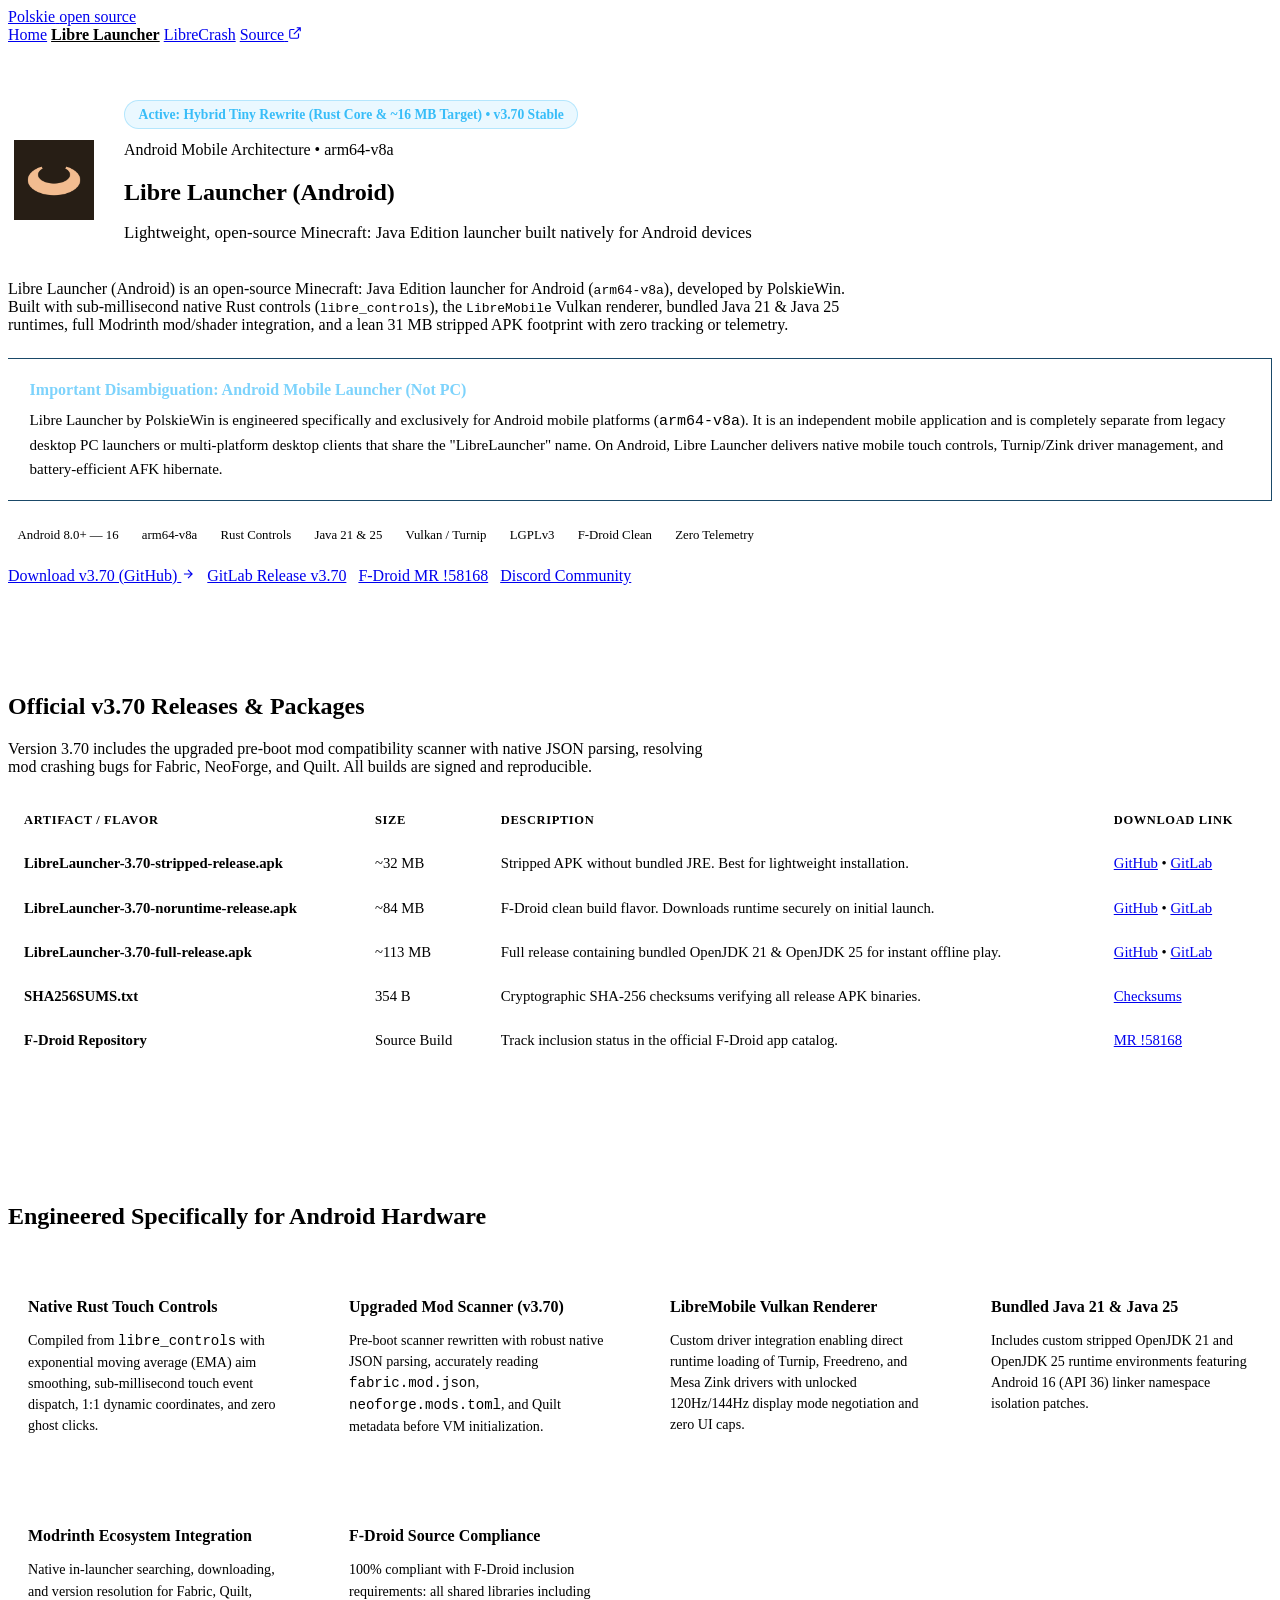
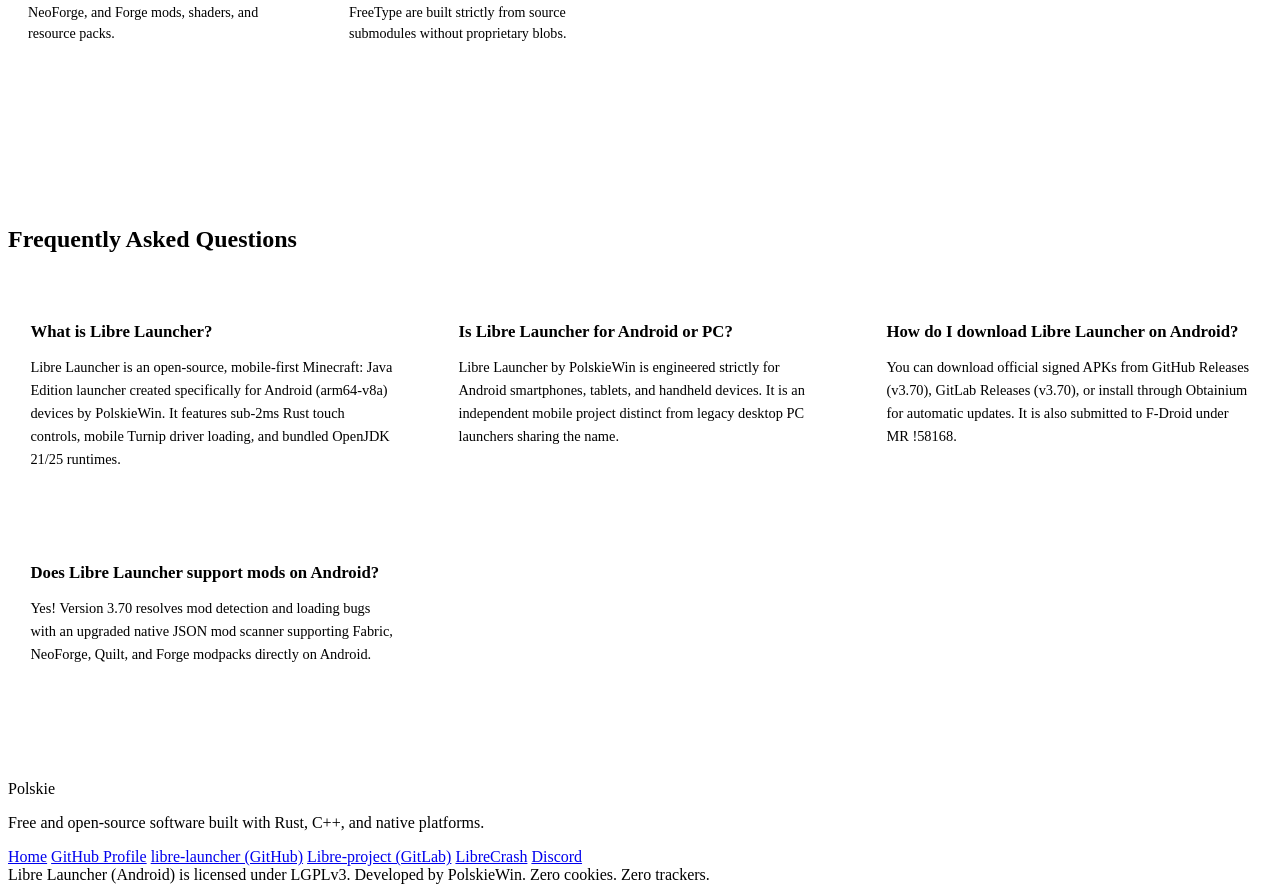
==== commit 9b35ca7f: "Feat[site]: announce active hybrid tiny rewrite across hero, specs, and disambiguation notice" ====
--- a/launcher/index.html
+++ b/launcher/index.html
@@ -279,10 +279,10 @@
       <div class="shell">
         <div class="launcher-header-row">
           <div class="launcher-icon-large">
-            <img src="../assets/libre-launcher-icon.png" alt="Libre Launcher (Android) Icon">
+            <img src="../assets/libre-launcher-icon.png" alt="Libre Launcher (Android) Icon" width="80" height="80" loading="eager">
           </div>
           <div class="launcher-title-wrap">
-            <div class="release-badge-banner">Latest Release: v3.70 • Mod Scanner Fixed &amp; Hardened</div>
+            <div class="release-badge-banner">Active: Hybrid Tiny Rewrite (Rust Core &amp; ~16 MB Target) • v3.70 Stable</div>
             <div class="hero-preface">Android Mobile Architecture &bull; arm64-v8a</div>
             <h1 class="hero-title" style="margin-bottom: 0.35rem;">Libre Launcher (Android)</h1>
             <p style="color: var(--text-muted); font-size: 1.05rem;">
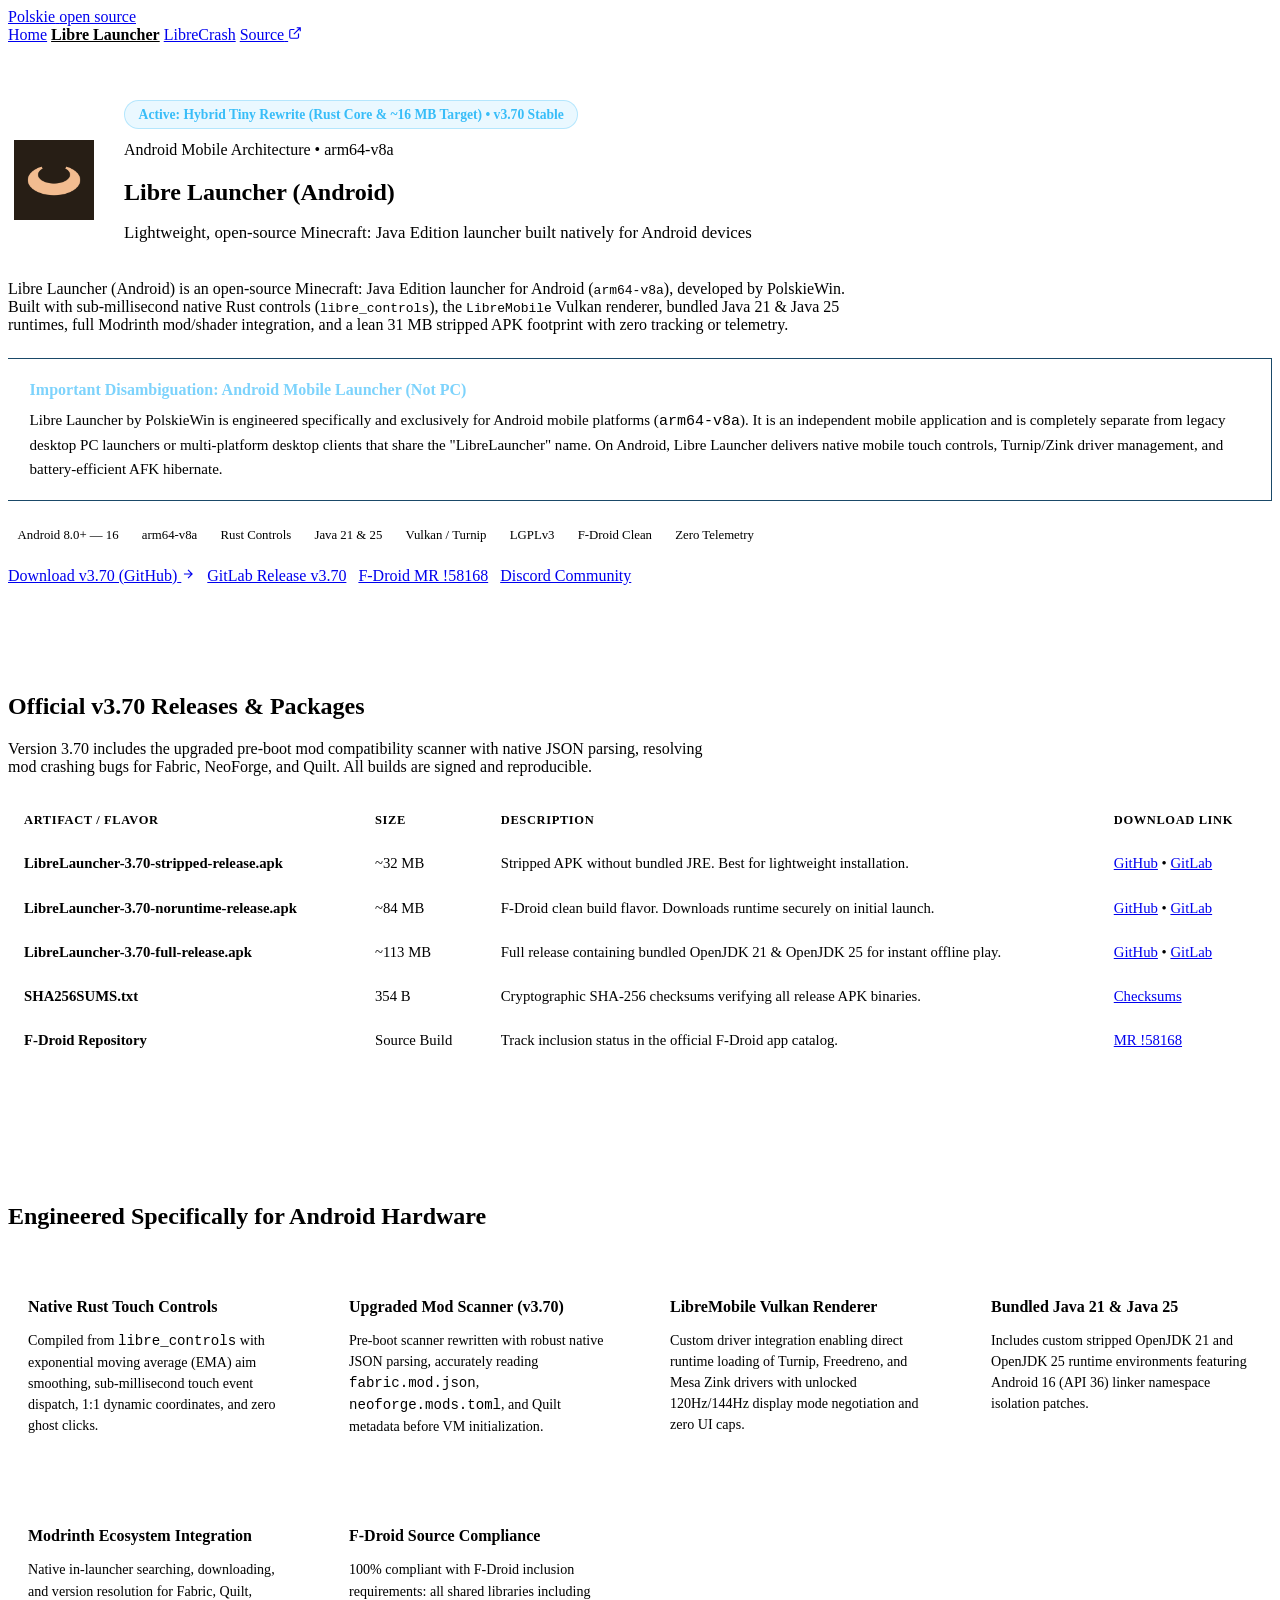
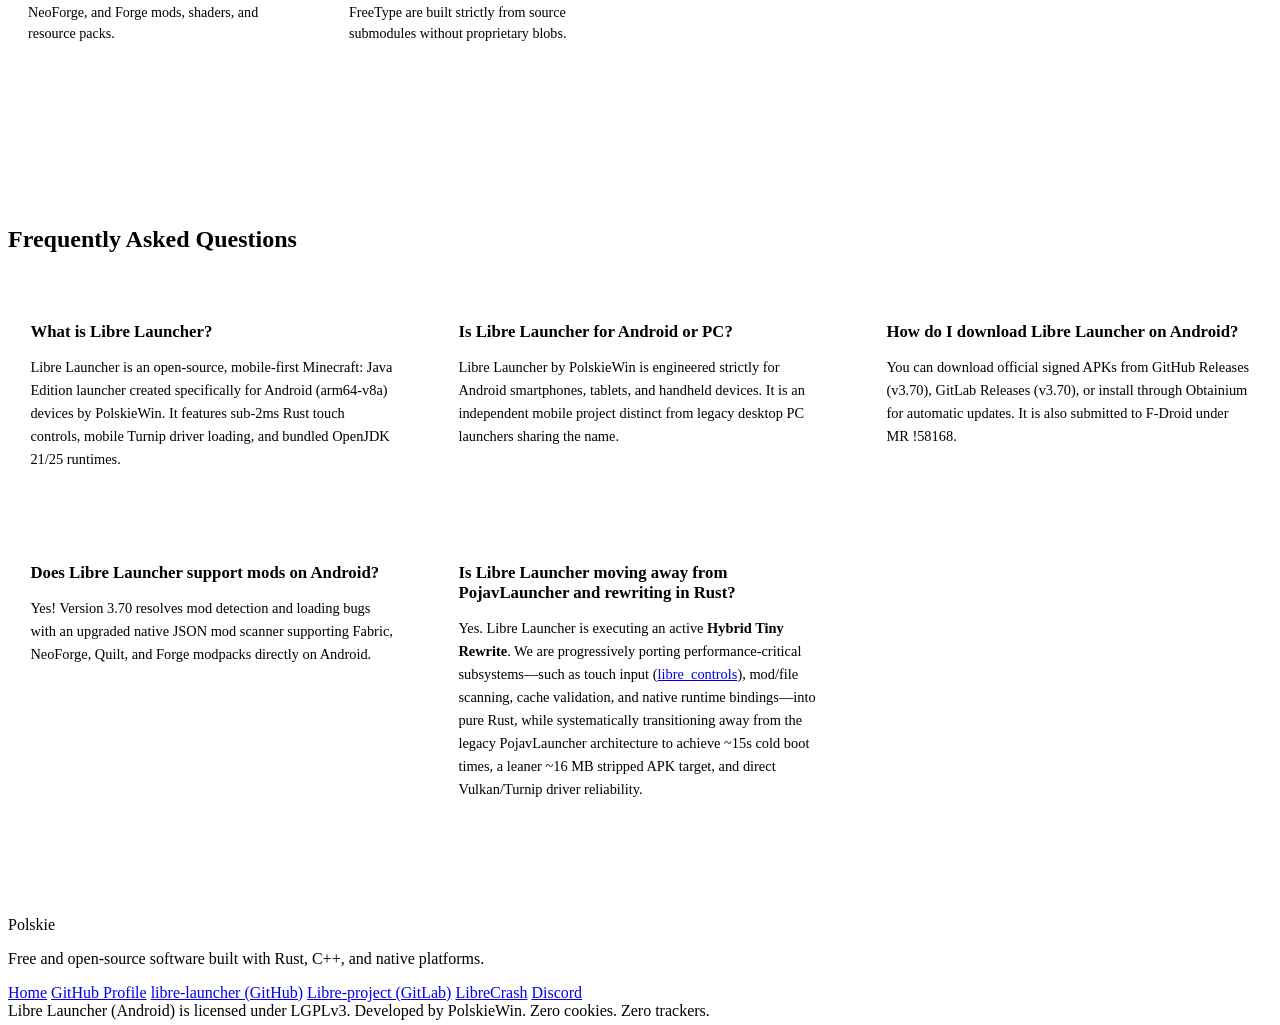
==== commit 2fc59635: "Feat[faq]: document Rust hybrid rewrite and migration roadmap away from PojavLauncher base" ====
--- a/launcher/index.html
+++ b/launcher/index.html
@@ -108,6 +108,14 @@
               "@type": "Answer",
               "text": "Libre Launcher provides three APK flavors: 1) Stripped APK (~32 MB) without bundled runtime for minimal install footprint, 2) No-Runtime APK (~84 MB) conforming to F-Droid guidelines with dynamic runtime download on initial launch, and 3) Full Release APK (~113 MB) with pre-bundled Java 21 and Java 25 runtimes for immediate offline readiness."
             }
+          },
+          {
+            "@type": "Question",
+            "name": "Is Libre Launcher rewriting components in Rust and moving away from PojavLauncher?",
+            "acceptedAnswer": {
+              "@type": "Answer",
+              "text": "Yes. Libre Launcher is in the middle of a Hybrid Tiny Rewrite. We are porting performance-critical subsystems—such as touch input (libre_controls), file/mod indexing, and native dispatch—into pure Rust, while systematically transitioning away from the legacy PojavLauncher architecture to achieve ~15s boot times, a leaner ~16 MB stripped APK target, and direct Vulkan/Turnip driver reliability."
+            }
           }
         ]
       }
@@ -474,6 +482,12 @@
               Yes! Version 3.70 resolves mod detection and loading bugs with an upgraded native JSON mod scanner supporting Fabric, NeoForge, Quilt, and Forge modpacks directly on Android.
             </p>
           </div>
+          <div class="faq-card">
+            <h3>Is Libre Launcher moving away from PojavLauncher and rewriting in Rust?</h3>
+            <p>
+              Yes. Libre Launcher is executing an active <strong>Hybrid Tiny Rewrite</strong>. We are progressively porting performance-critical subsystems—such as touch input (<a href="https://github.com/PolskieWin/libre-launcher" target="_blank" rel="noopener noreferrer">libre_controls</a>), mod/file scanning, cache validation, and native runtime bindings—into pure Rust, while systematically transitioning away from the legacy PojavLauncher architecture to achieve ~15s cold boot times, a leaner ~16 MB stripped APK target, and direct Vulkan/Turnip driver reliability.
+            </p>
+          </div>
         </div>
       </div>
     </section>
